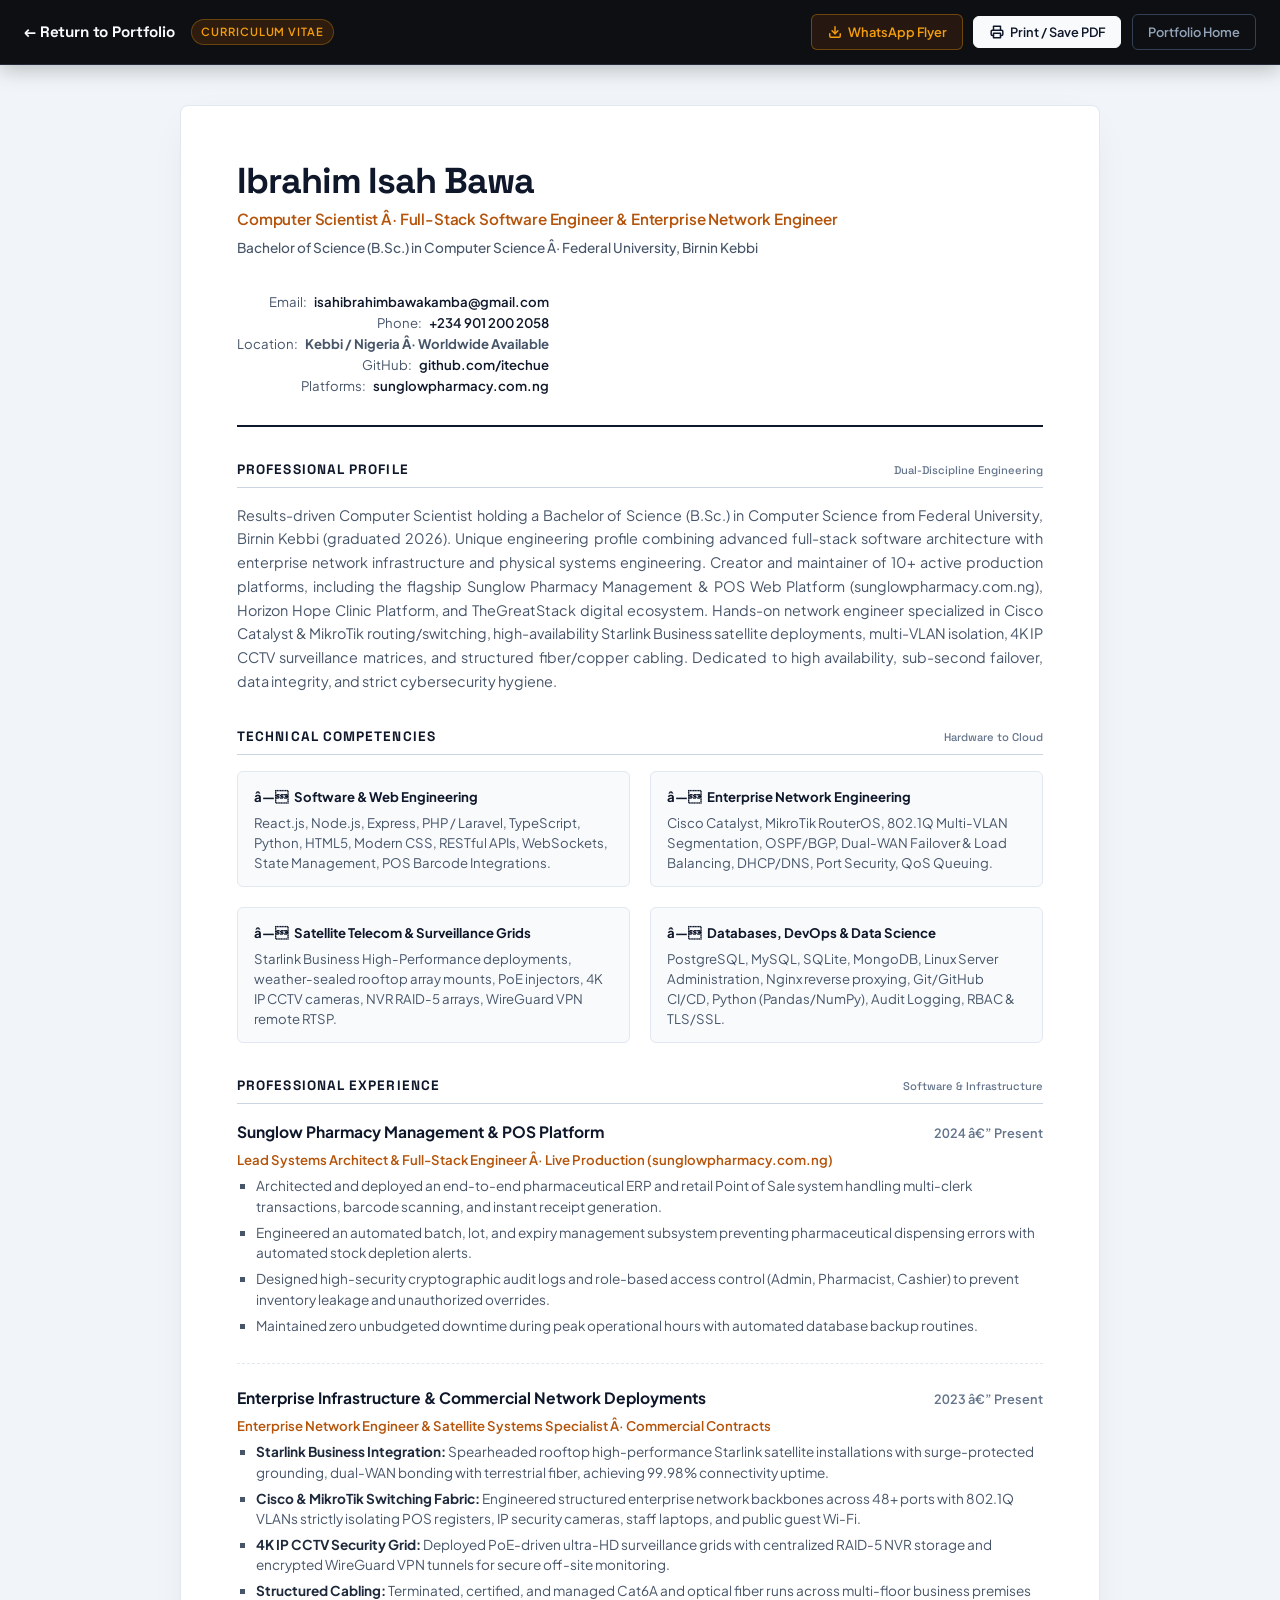
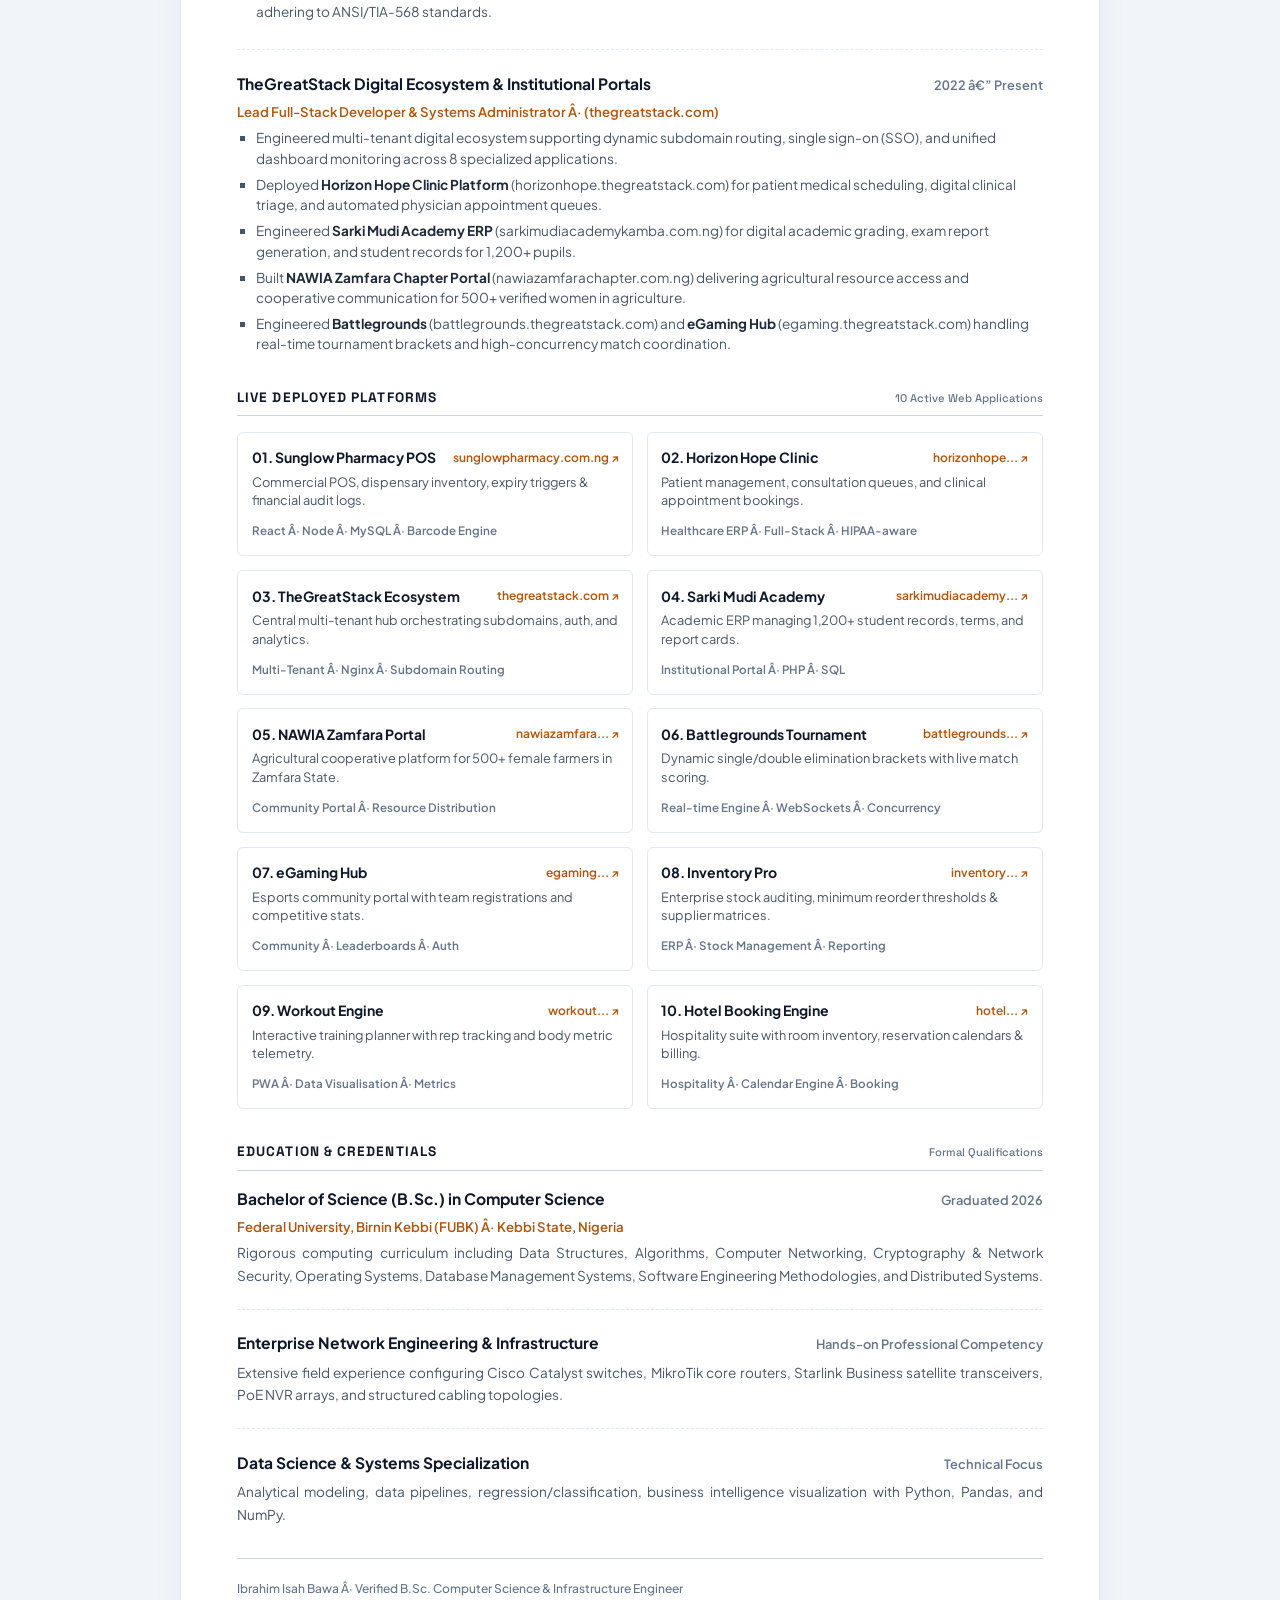
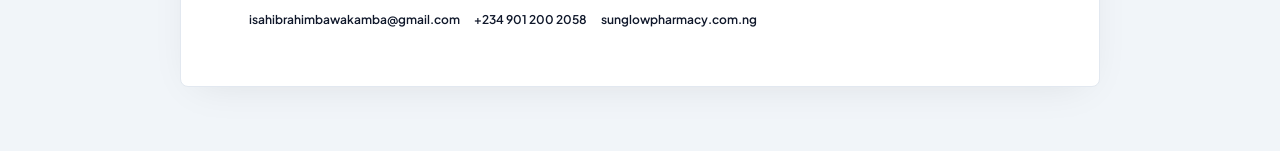
==== cv.html @ ab5a76a7 "new fixes" ====
﻿<!DOCTYPE html>
<html lang="en">
<head>
  <meta charset="UTF-8">
  <meta name="viewport" content="width=device-width, initial-scale=1.0">
  <title>Curriculum Vitae â€” Ibrahim Isah Bawa | Computer Scientist & Infrastructure Engineer</title>
  <meta name="description" content="Professional Curriculum Vitae of Ibrahim Isah Bawa. B.Sc. Computer Science graduate, Full-Stack Software Engineer, and Enterprise Network Engineer.">
  <link rel="preconnect" href="https://fonts.googleapis.com">
  <link rel="preconnect" href="https://fonts.gstatic.com" crossorigin>
  <link href="https://fonts.googleapis.com/css2?family=Plus+Jakarta+Sans:wght@300;400;500;600;700;800&family=Space+Grotesk:wght@500;600;700&display=swap" rel="stylesheet">
  <style>
    :root {
      --bg: #0d0f12;
      --paper: #ffffff;
      --paper-border: #e2e8f0;
      --text-main: #0f172a;
      --text-muted: #475569;
      --text-light: #64748b;
      --accent: #b45309;
      --accent-dark: #92400e;
      --accent-soft: #fef3c7;
      --dark-card: #14181f;
      --dark-border: #232936;
      --font-heading: 'Space Grotesk', -apple-system, BlinkMacSystemFont, sans-serif;
      --font-body: 'Plus Jakarta Sans', -apple-system, BlinkMacSystemFont, sans-serif;
    }

    * {
      box-sizing: border-box;
      margin: 0;
      padding: 0;
    }

    body {
      font-family: var(--font-body);
      background-color: #f1f5f9;
      color: var(--text-main);
      line-height: 1.6;
      -webkit-font-smoothing: antialiased;
    }

    /* Top Action Bar for web viewing */
    .cv-action-bar {
      position: sticky;
      top: 0;
      z-index: 100;
      background: #0d0f12;
      border-bottom: 1px solid #232936;
      padding: 0.85rem 1.5rem;
      display: flex;
      justify-content: space-between;
      align-items: center;
      gap: 1rem;
      box-shadow: 0 4px 20px rgba(0, 0, 0, 0.25);
    }

    .cv-bar-left {
      display: flex;
      align-items: center;
      gap: 1rem;
    }

    .cv-bar-brand {
      font-family: var(--font-heading);
      font-weight: 700;
      font-size: 0.95rem;
      color: #f8fafc;
      text-decoration: none;
      letter-spacing: -0.01em;
    }

    .cv-bar-badge {
      display: inline-block;
      font-size: 0.7rem;
      font-weight: 600;
      text-transform: uppercase;
      letter-spacing: 0.08em;
      background: rgba(180, 83, 9, 0.2);
      color: #f59e0b;
      border: 1px solid rgba(245, 158, 11, 0.3);
      padding: 0.2rem 0.6rem;
      border-radius: 9999px;
    }

    .cv-bar-actions {
      display: flex;
      align-items: center;
      gap: 0.65rem;
      flex-wrap: wrap;
    }

    .cv-btn {
      font-family: var(--font-body);
      font-size: 0.8rem;
      font-weight: 600;
      padding: 0.45rem 0.95rem;
      border-radius: 6px;
      text-decoration: none;
      cursor: pointer;
      display: inline-flex;
      align-items: center;
      gap: 0.4rem;
      transition: all 0.2s ease;
      border: 1px solid transparent;
    }

    .cv-btn-back {
      background: transparent;
      color: #94a3b8;
      border-color: #334155;
    }
    .cv-btn-back:hover {
      background: #1e293b;
      color: #f8fafc;
    }

    .cv-btn-flyer {
      background: rgba(180, 83, 9, 0.15);
      color: #f59e0b;
      border-color: rgba(245, 158, 11, 0.35);
    }
    .cv-btn-flyer:hover {
      background: #f59e0b;
      color: #000000;
    }

    .cv-btn-print {
      background: #f8fafc;
      color: #0f172a;
      border-color: #f8fafc;
    }
    .cv-btn-print:hover {
      background: #e2e8f0;
      color: #0f172a;
    }

    /* CV Document Container */
    .cv-wrapper {
      max-width: 960px;
      margin: 2.5rem auto 4rem auto;
      padding: 0 1.25rem;
    }

    .cv-sheet {
      background: var(--paper);
      border: 1px solid var(--paper-border);
      border-radius: 8px;
      padding: 3.5rem 3.5rem;
      box-shadow: 0 10px 40px -15px rgba(0, 0, 0, 0.1);
    }

    /* Header */
    .sheet-header {
      border-bottom: 2px solid #0f172a;
      padding-bottom: 1.75rem;
      margin-bottom: 2rem;
      display: flex;
      justify-content: space-between;
      align-items: flex-start;
      gap: 2rem;
      flex-wrap: wrap;
    }

    .sheet-name {
      font-family: var(--font-heading);
      font-size: 2.25rem;
      font-weight: 800;
      letter-spacing: -0.03em;
      color: #0f172a;
      line-height: 1.1;
      margin-bottom: 0.35rem;
    }

    .sheet-tagline {
      font-size: 0.95rem;
      font-weight: 600;
      color: var(--accent);
      letter-spacing: -0.01em;
      margin-bottom: 0.35rem;
    }

    .sheet-credentials {
      font-size: 0.85rem;
      font-weight: 500;
      color: var(--text-muted);
    }

    .sheet-contacts {
      text-align: right;
      font-size: 0.825rem;
      line-height: 1.6;
      color: var(--text-muted);
    }

    .sheet-contacts a {
      color: #0f172a;
      text-decoration: none;
      font-weight: 600;
    }
    .sheet-contacts a:hover {
      color: var(--accent);
      text-decoration: underline;
    }

    .contact-item {
      display: flex;
      align-items: center;
      justify-content: flex-end;
      gap: 0.45rem;
    }

    /* Section Styles */
    .sheet-section {
      margin-bottom: 2rem;
    }

    .section-title {
      font-family: var(--font-heading);
      font-size: 0.85rem;
      font-weight: 700;
      text-transform: uppercase;
      letter-spacing: 0.08em;
      color: #0f172a;
      border-bottom: 1px solid #cbd5e1;
      padding-bottom: 0.4rem;
      margin-bottom: 1rem;
      display: flex;
      justify-content: space-between;
      align-items: baseline;
    }

    .section-title span.sec-badge {
      font-size: 0.7rem;
      color: var(--text-light);
      text-transform: none;
      font-weight: 500;
      letter-spacing: normal;
    }

    .summary-text {
      font-size: 0.9rem;
      color: var(--text-muted);
      line-height: 1.65;
      text-align: justify;
    }

    /* Experience & Projects items */
    .exp-item {
      margin-bottom: 1.35rem;
      padding-bottom: 1.35rem;
      border-bottom: 1px dashed #e2e8f0;
    }
    .exp-item:last-child {
      border-bottom: none;
      margin-bottom: 0;
      padding-bottom: 0;
    }

    .item-header {
      display: flex;
      justify-content: space-between;
      align-items: baseline;
      margin-bottom: 0.25rem;
      flex-wrap: wrap;
      gap: 0.5rem;
    }

    .item-title {
      font-size: 0.975rem;
      font-weight: 700;
      color: #0f172a;
    }

    .item-title a {
      color: #0f172a;
      text-decoration: none;
    }
    .item-title a:hover {
      color: var(--accent);
      text-decoration: underline;
    }

    .item-role {
      font-size: 0.825rem;
      font-weight: 600;
      color: var(--accent);
      margin-bottom: 0.35rem;
    }

    .item-date {
      font-size: 0.8rem;
      font-weight: 600;
      color: var(--text-light);
      font-variant-numeric: tabular-nums;
    }

    .item-bullets {
      list-style-type: square;
      padding-left: 1.2rem;
      font-size: 0.85rem;
      color: var(--text-muted);
      margin-top: 0.4rem;
    }

    .item-bullets li {
      margin-bottom: 0.35rem;
      line-height: 1.5;
    }

    .item-bullets li strong {
      color: #1e293b;
    }

    /* Skills Grid */
    .skills-grid {
      display: grid;
      grid-template-columns: repeat(2, 1fr);
      gap: 1.25rem;
    }

    .skill-card {
      background: #f8fafc;
      border: 1px solid #e2e8f0;
      border-radius: 6px;
      padding: 0.85rem 1rem;
    }

    .skill-category {
      font-size: 0.825rem;
      font-weight: 700;
      color: #0f172a;
      margin-bottom: 0.4rem;
      display: flex;
      align-items: center;
      gap: 0.35rem;
    }

    .skill-items {
      font-size: 0.825rem;
      color: var(--text-muted);
      line-height: 1.5;
    }

    /* Projects Matrix */
    .projects-matrix {
      display: grid;
      grid-template-columns: repeat(2, 1fr);
      gap: 0.85rem;
    }

    .matrix-card {
      background: #ffffff;
      border: 1px solid #e2e8f0;
      border-radius: 6px;
      padding: 0.85rem;
      transition: border-color 0.2s;
    }

    .matrix-card:hover {
      border-color: #cbd5e1;
    }

    .matrix-name {
      font-weight: 700;
      font-size: 0.875rem;
      color: #0f172a;
      display: flex;
      justify-content: space-between;
      align-items: center;
      margin-bottom: 0.25rem;
    }

    .matrix-link {
      color: var(--accent);
      text-decoration: none;
      font-size: 0.75rem;
      font-weight: 600;
    }
    .matrix-link:hover {
      text-decoration: underline;
    }

    .matrix-desc {
      font-size: 0.8rem;
      color: var(--text-muted);
      line-height: 1.45;
      margin-bottom: 0.4rem;
    }

    .matrix-tags {
      font-size: 0.725rem;
      font-weight: 600;
      color: var(--text-light);
    }

    /* Footer verification */
    .sheet-footer {
      border-top: 1px solid #cbd5e1;
      padding-top: 1.25rem;
      margin-top: 2rem;
      display: flex;
      justify-content: space-between;
      align-items: center;
      font-size: 0.75rem;
      color: var(--text-light);
      flex-wrap: wrap;
      gap: 0.75rem;
    }

    .footer-left {
      font-weight: 500;
    }

    .footer-right a {
      color: #0f172a;
      text-decoration: none;
      font-weight: 600;
      margin-left: 0.75rem;
    }

    /* Print Specific Styles */
    @media print {
      body {
        background: #ffffff !important;
        color: #000000 !important;
        font-size: 11pt;
      }

      .cv-action-bar {
        display: none !important;
      }

      .cv-wrapper {
        margin: 0 !important;
        padding: 0 !important;
        max-width: 100% !important;
      }

      .cv-sheet {
        border: none !important;
        box-shadow: none !important;
        padding: 0 !important;
      }

      .sheet-header {
        border-bottom: 2px solid #000000 !important;
        padding-bottom: 12pt !important;
        margin-bottom: 14pt !important;
      }

      .sheet-name {
        font-size: 20pt !important;
      }

      .sheet-tagline {
        color: #000000 !important;
      }

      .sheet-section {
        page-break-inside: avoid;
        margin-bottom: 14pt !important;
      }

      .section-title {
        border-bottom: 1px solid #000000 !important;
        padding-bottom: 2pt !important;
        margin-bottom: 6pt !important;
      }

      .skill-card, .matrix-card {
        border: 1px solid #cccccc !important;
        background: transparent !important;
      }

      a {
        text-decoration: none !important;
        color: #000000 !important;
      }

      .matrix-link {
        color: #000000 !important;
      }
    }

    @media (max-width: 768px) {
      .cv-sheet {
        padding: 2rem 1.25rem;
      }

      .sheet-contacts {
        text-align: left;
      }

      .contact-item {
        justify-content: flex-start;
      }

      .skills-grid, .projects-matrix {
        grid-template-columns: 1fr;
      }

      .cv-action-bar {
        flex-direction: column;
        align-items: stretch;
      }

      .cv-bar-actions {
        justify-content: space-between;
      }
    }
  </style>
</head>
<body>

  <!-- Top Action Bar -->
  <aside class="cv-action-bar">
    <div class="cv-bar-left">
      <a href="index.html" class="cv-bar-brand">&larr; Return to Portfolio</a>
      <span class="cv-bar-badge">Curriculum Vitae</span>
    </div>
    <div class="cv-bar-actions">
      <a href="assets/whatsapp-status-flyer.jpg" download="Ibrahim-Isah-Bawa-Flyer.jpg" class="cv-btn cv-btn-flyer" title="Download High-Res WhatsApp Status Marketing Flyer">
        <svg width="14" height="14" viewBox="0 0 24 24" fill="none" stroke="currentColor" stroke-width="2.5" stroke-linecap="round" stroke-linejoin="round"><path d="M21 15v4a2 2 0 0 1-2 2H5a2 2 0 0 1-2-2v-4"/><polyline points="7 10 12 15 17 10"/><line x1="12" y1="15" x2="12" y2="3"/></svg>
        WhatsApp Flyer
      </a>
      <button onclick="window.print()" class="cv-btn cv-btn-print" title="Print or save as clean PDF">
        <svg width="14" height="14" viewBox="0 0 24 24" fill="none" stroke="currentColor" stroke-width="2.5" stroke-linecap="round" stroke-linejoin="round"><polyline points="6 9 6 2 18 2 18 9"/><path d="M6 18H4a2 2 0 0 1-2-2v-5a2 2 0 0 1 2-2h16a2 2 0 0 1 2 2v5a2 2 0 0 1-2 2h-2"/><rect x="6" y="14" width="12" height="8"/></svg>
        Print / Save PDF
      </button>
      <a href="index.html" class="cv-btn cv-btn-back">Portfolio Home</a>
    </div>
  </aside>

  <!-- Main CV Container -->
  <main class="cv-wrapper">
    <article class="cv-sheet">
      
      <!-- Header -->
      <header class="sheet-header">
        <div class="sheet-bio">
          <h1 class="sheet-name">Ibrahim Isah Bawa</h1>
          <p class="sheet-tagline">Computer Scientist Â· Full-Stack Software Engineer &amp; Enterprise Network Engineer</p>
          <p class="sheet-credentials">Bachelor of Science (B.Sc.) in Computer Science Â· Federal University, Birnin Kebbi</p>
        </div>

        <div class="sheet-contacts">
          <div class="contact-item">
            <span>Email:</span>
            <a href="mailto:isahibrahimbawakamba@gmail.com">isahibrahimbawakamba@gmail.com</a>
          </div>
          <div class="contact-item">
            <span>Phone:</span>
            <a href="tel:+2349012002058">+234 901 200 2058</a>
          </div>
          <div class="contact-item">
            <span>Location:</span>
            <strong>Kebbi / Nigeria Â· Worldwide Available</strong>
          </div>
          <div class="contact-item">
            <span>GitHub:</span>
            <a href="https://github.com/itechue" target="_blank" rel="noopener">github.com/itechue</a>
          </div>
          <div class="contact-item">
            <span>Platforms:</span>
            <a href="https://sunglowpharmacy.com.ng" target="_blank" rel="noopener">sunglowpharmacy.com.ng</a>
          </div>
        </div>
      </header>

      <!-- Professional Summary -->
      <section class="sheet-section">
        <h2 class="section-title">
          Professional Profile
          <span class="sec-badge">Dual-Discipline Engineering</span>
        </h2>
        <p class="summary-text">
          Results-driven Computer Scientist holding a Bachelor of Science (B.Sc.) in Computer Science from Federal University, Birnin Kebbi (graduated 2026). Unique engineering profile combining advanced full-stack software architecture with enterprise network infrastructure and physical systems engineering. Creator and maintainer of 10+ active production platforms, including the flagship Sunglow Pharmacy Management &amp; POS Web Platform (sunglowpharmacy.com.ng), Horizon Hope Clinic Platform, and TheGreatStack digital ecosystem. Hands-on network engineer specialized in Cisco Catalyst &amp; MikroTik routing/switching, high-availability Starlink Business satellite deployments, multi-VLAN isolation, 4K IP CCTV surveillance matrices, and structured fiber/copper cabling. Dedicated to high availability, sub-second failover, data integrity, and strict cybersecurity hygiene.
        </p>
      </section>

      <!-- Core Competencies -->
      <section class="sheet-section">
        <h2 class="section-title">
          Technical Competencies
          <span class="sec-badge">Hardware to Cloud</span>
        </h2>
        <div class="skills-grid">
          <div class="skill-card">
            <div class="skill-category">
              <span>â—</span> Software &amp; Web Engineering
            </div>
            <div class="skill-items">
              React.js, Node.js, Express, PHP / Laravel, TypeScript, Python, HTML5, Modern CSS, RESTful APIs, WebSockets, State Management, POS Barcode Integrations.
            </div>
          </div>

          <div class="skill-card">
            <div class="skill-category">
              <span>â—</span> Enterprise Network Engineering
            </div>
            <div class="skill-items">
              Cisco Catalyst, MikroTik RouterOS, 802.1Q Multi-VLAN Segmentation, OSPF/BGP, Dual-WAN Failover &amp; Load Balancing, DHCP/DNS, Port Security, QoS Queuing.
            </div>
          </div>

          <div class="skill-card">
            <div class="skill-category">
              <span>â—</span> Satellite Telecom &amp; Surveillance Grids
            </div>
            <div class="skill-items">
              Starlink Business High-Performance deployments, weather-sealed rooftop array mounts, PoE injectors, 4K IP CCTV cameras, NVR RAID-5 arrays, WireGuard VPN remote RTSP.
            </div>
          </div>

          <div class="skill-card">
            <div class="skill-category">
              <span>â—</span> Databases, DevOps &amp; Data Science
            </div>
            <div class="skill-items">
              PostgreSQL, MySQL, SQLite, MongoDB, Linux Server Administration, Nginx reverse proxying, Git/GitHub CI/CD, Python (Pandas/NumPy), Audit Logging, RBAC &amp; TLS/SSL.
            </div>
          </div>
        </div>
      </section>

      <!-- Professional Experience -->
      <section class="sheet-section">
        <h2 class="section-title">
          Professional Experience
          <span class="sec-badge">Software &amp; Infrastructure</span>
        </h2>

        <!-- Sunglow -->
        <article class="exp-item">
          <div class="item-header">
            <h3 class="item-title">
              <a href="https://sunglowpharmacy.com.ng" target="_blank" rel="noopener">Sunglow Pharmacy Management &amp; POS Platform</a>
            </h3>
            <span class="item-date">2024 â€” Present</span>
          </div>
          <div class="item-role">Lead Systems Architect &amp; Full-Stack Engineer Â· Live Production (sunglowpharmacy.com.ng)</div>
          <ul class="item-bullets">
            <li>Architected and deployed an end-to-end pharmaceutical ERP and retail Point of Sale system handling multi-clerk transactions, barcode scanning, and instant receipt generation.</li>
            <li>Engineered an automated batch, lot, and expiry management subsystem preventing pharmaceutical dispensing errors with automated stock depletion alerts.</li>
            <li>Designed high-security cryptographic audit logs and role-based access control (Admin, Pharmacist, Cashier) to prevent inventory leakage and unauthorized overrides.</li>
            <li>Maintained zero unbudgeted downtime during peak operational hours with automated database backup routines.</li>
          </ul>
        </article>

        <!-- Network Infra -->
        <article class="exp-item">
          <div class="item-header">
            <h3 class="item-title">Enterprise Infrastructure &amp; Commercial Network Deployments</h3>
            <span class="item-date">2023 â€” Present</span>
          </div>
          <div class="item-role">Enterprise Network Engineer &amp; Satellite Systems Specialist Â· Commercial Contracts</div>
          <ul class="item-bullets">
            <li><strong>Starlink Business Integration:</strong> Spearheaded rooftop high-performance Starlink satellite installations with surge-protected grounding, dual-WAN bonding with terrestrial fiber, achieving 99.98% connectivity uptime.</li>
            <li><strong>Cisco &amp; MikroTik Switching Fabric:</strong> Engineered structured enterprise network backbones across 48+ ports with 802.1Q VLANs strictly isolating POS registers, IP security cameras, staff laptops, and public guest Wi-Fi.</li>
            <li><strong>4K IP CCTV Security Grid:</strong> Deployed PoE-driven ultra-HD surveillance grids with centralized RAID-5 NVR storage and encrypted WireGuard VPN tunnels for secure off-site monitoring.</li>
            <li><strong>Structured Cabling:</strong> Terminated, certified, and managed Cat6A and optical fiber runs across multi-floor business premises adhering to ANSI/TIA-568 standards.</li>
          </ul>
        </article>

        <!-- TheGreatStack & Consulting -->
        <article class="exp-item">
          <div class="item-header">
            <h3 class="item-title">
              <a href="https://thegreatstack.com" target="_blank" rel="noopener">TheGreatStack Digital Ecosystem &amp; Institutional Portals</a>
            </h3>
            <span class="item-date">2022 â€” Present</span>
          </div>
          <div class="item-role">Lead Full-Stack Developer &amp; Systems Administrator Â· (thegreatstack.com)</div>
          <ul class="item-bullets">
            <li>Engineered multi-tenant digital ecosystem supporting dynamic subdomain routing, single sign-on (SSO), and unified dashboard monitoring across 8 specialized applications.</li>
            <li>Deployed <strong>Horizon Hope Clinic Platform</strong> (horizonhope.thegreatstack.com) for patient medical scheduling, digital clinical triage, and automated physician appointment queues.</li>
            <li>Engineered <strong>Sarki Mudi Academy ERP</strong> (sarkimudiacademykamba.com.ng) for digital academic grading, exam report generation, and student records for 1,200+ pupils.</li>
            <li>Built <strong>NAWIA Zamfara Chapter Portal</strong> (nawiazamfarachapter.com.ng) delivering agricultural resource access and cooperative communication for 500+ verified women in agriculture.</li>
            <li>Engineered <strong>Battlegrounds</strong> (battlegrounds.thegreatstack.com) and <strong>eGaming Hub</strong> (egaming.thegreatstack.com) handling real-time tournament brackets and high-concurrency match coordination.</li>
          </ul>
        </article>
      </section>

      <!-- 10 Live Platforms Matrix -->
      <section class="sheet-section">
        <h2 class="section-title">
          Live Deployed Platforms
          <span class="sec-badge">10 Active Web Applications</span>
        </h2>
        <div class="projects-matrix">
          <div class="matrix-card">
            <div class="matrix-name">
              <span>01. Sunglow Pharmacy POS</span>
              <a href="https://sunglowpharmacy.com.ng" target="_blank" rel="noopener" class="matrix-link">sunglowpharmacy.com.ng &nearr;</a>
            </div>
            <p class="matrix-desc">Commercial POS, dispensary inventory, expiry triggers &amp; financial audit logs.</p>
            <span class="matrix-tags">React Â· Node Â· MySQL Â· Barcode Engine</span>
          </div>

          <div class="matrix-card">
            <div class="matrix-name">
              <span>02. Horizon Hope Clinic</span>
              <a href="https://horizonhope.thegreatstack.com" target="_blank" rel="noopener" class="matrix-link">horizonhope... &nearr;</a>
            </div>
            <p class="matrix-desc">Patient management, consultation queues, and clinical appointment bookings.</p>
            <span class="matrix-tags">Healthcare ERP Â· Full-Stack Â· HIPAA-aware</span>
          </div>

          <div class="matrix-card">
            <div class="matrix-name">
              <span>03. TheGreatStack Ecosystem</span>
              <a href="https://thegreatstack.com" target="_blank" rel="noopener" class="matrix-link">thegreatstack.com &nearr;</a>
            </div>
            <p class="matrix-desc">Central multi-tenant hub orchestrating subdomains, auth, and analytics.</p>
            <span class="matrix-tags">Multi-Tenant Â· Nginx Â· Subdomain Routing</span>
          </div>

          <div class="matrix-card">
            <div class="matrix-name">
              <span>04. Sarki Mudi Academy</span>
              <a href="https://sarkimudiacademykamba.com.ng" target="_blank" rel="noopener" class="matrix-link">sarkimudiacademy... &nearr;</a>
            </div>
            <p class="matrix-desc">Academic ERP managing 1,200+ student records, terms, and report cards.</p>
            <span class="matrix-tags">Institutional Portal Â· PHP Â· SQL</span>
          </div>

          <div class="matrix-card">
            <div class="matrix-name">
              <span>05. NAWIA Zamfara Portal</span>
              <a href="https://nawiazamfarachapter.com.ng" target="_blank" rel="noopener" class="matrix-link">nawiazamfara... &nearr;</a>
            </div>
            <p class="matrix-desc">Agricultural cooperative platform for 500+ female farmers in Zamfara State.</p>
            <span class="matrix-tags">Community Portal Â· Resource Distribution</span>
          </div>

          <div class="matrix-card">
            <div class="matrix-name">
              <span>06. Battlegrounds Tournament</span>
              <a href="https://battlegrounds.thegreatstack.com" target="_blank" rel="noopener" class="matrix-link">battlegrounds... &nearr;</a>
            </div>
            <p class="matrix-desc">Dynamic single/double elimination brackets with live match scoring.</p>
            <span class="matrix-tags">Real-time Engine Â· WebSockets Â· Concurrency</span>
          </div>

          <div class="matrix-card">
            <div class="matrix-name">
              <span>07. eGaming Hub</span>
              <a href="https://egaming.thegreatstack.com" target="_blank" rel="noopener" class="matrix-link">egaming... &nearr;</a>
            </div>
            <p class="matrix-desc">Esports community portal with team registrations and competitive stats.</p>
            <span class="matrix-tags">Community Â· Leaderboards Â· Auth</span>
          </div>

          <div class="matrix-card">
            <div class="matrix-name">
              <span>08. Inventory Pro</span>
              <a href="https://inventory.thegreatstack.com" target="_blank" rel="noopener" class="matrix-link">inventory... &nearr;</a>
            </div>
            <p class="matrix-desc">Enterprise stock auditing, minimum reorder thresholds &amp; supplier matrices.</p>
            <span class="matrix-tags">ERP Â· Stock Management Â· Reporting</span>
          </div>

          <div class="matrix-card">
            <div class="matrix-name">
              <span>09. Workout Engine</span>
              <a href="https://workout.thegreatstack.com" target="_blank" rel="noopener" class="matrix-link">workout... &nearr;</a>
            </div>
            <p class="matrix-desc">Interactive training planner with rep tracking and body metric telemetry.</p>
            <span class="matrix-tags">PWA Â· Data Visualisation Â· Metrics</span>
          </div>

          <div class="matrix-card">
            <div class="matrix-name">
              <span>10. Hotel Booking Engine</span>
              <a href="https://hotel.thegreatstack.com" target="_blank" rel="noopener" class="matrix-link">hotel... &nearr;</a>
            </div>
            <p class="matrix-desc">Hospitality suite with room inventory, reservation calendars &amp; billing.</p>
            <span class="matrix-tags">Hospitality Â· Calendar Engine Â· Booking</span>
          </div>
        </div>
      </section>

      <!-- Education & Credentials -->
      <section class="sheet-section">
        <h2 class="section-title">
          Education &amp; Credentials
          <span class="sec-badge">Formal Qualifications</span>
        </h2>

        <div class="exp-item">
          <div class="item-header">
            <h3 class="item-title">Bachelor of Science (B.Sc.) in Computer Science</h3>
            <span class="item-date">Graduated 2026</span>
          </div>
          <div class="item-role">Federal University, Birnin Kebbi (FUBK) Â· Kebbi State, Nigeria</div>
          <p class="summary-text" style="font-size: 0.85rem; margin-top: 0.35rem;">
            Rigorous computing curriculum including Data Structures, Algorithms, Computer Networking, Cryptography &amp; Network Security, Operating Systems, Database Management Systems, Software Engineering Methodologies, and Distributed Systems.
          </p>
        </div>

        <div class="exp-item">
          <div class="item-header">
            <h3 class="item-title">Enterprise Network Engineering &amp; Infrastructure</h3>
            <span class="item-date">Hands-on Professional Competency</span>
          </div>
          <p class="summary-text" style="font-size: 0.85rem; margin-top: 0.35rem;">
            Extensive field experience configuring Cisco Catalyst switches, MikroTik core routers, Starlink Business satellite transceivers, PoE NVR arrays, and structured cabling topologies.
          </p>
        </div>

        <div class="exp-item">
          <div class="item-header">
            <h3 class="item-title">Data Science &amp; Systems Specialization</h3>
            <span class="item-date">Technical Focus</span>
          </div>
          <p class="summary-text" style="font-size: 0.85rem; margin-top: 0.35rem;">
            Analytical modeling, data pipelines, regression/classification, business intelligence visualization with Python, Pandas, and NumPy.
          </p>
        </div>
      </section>

      <!-- Footer -->
      <footer class="sheet-footer">
        <div class="footer-left">
          Ibrahim Isah Bawa Â· Verified B.Sc. Computer Science &amp; Infrastructure Engineer
        </div>
        <div class="footer-right">
          <a href="mailto:isahibrahimbawakamba@gmail.com">isahibrahimbawakamba@gmail.com</a>
          <a href="tel:+2349012002058">+234 901 200 2058</a>
          <a href="https://sunglowpharmacy.com.ng" target="_blank" rel="noopener">sunglowpharmacy.com.ng</a>
        </div>
      </footer>

    </article>
  </main>

</body>
</html>
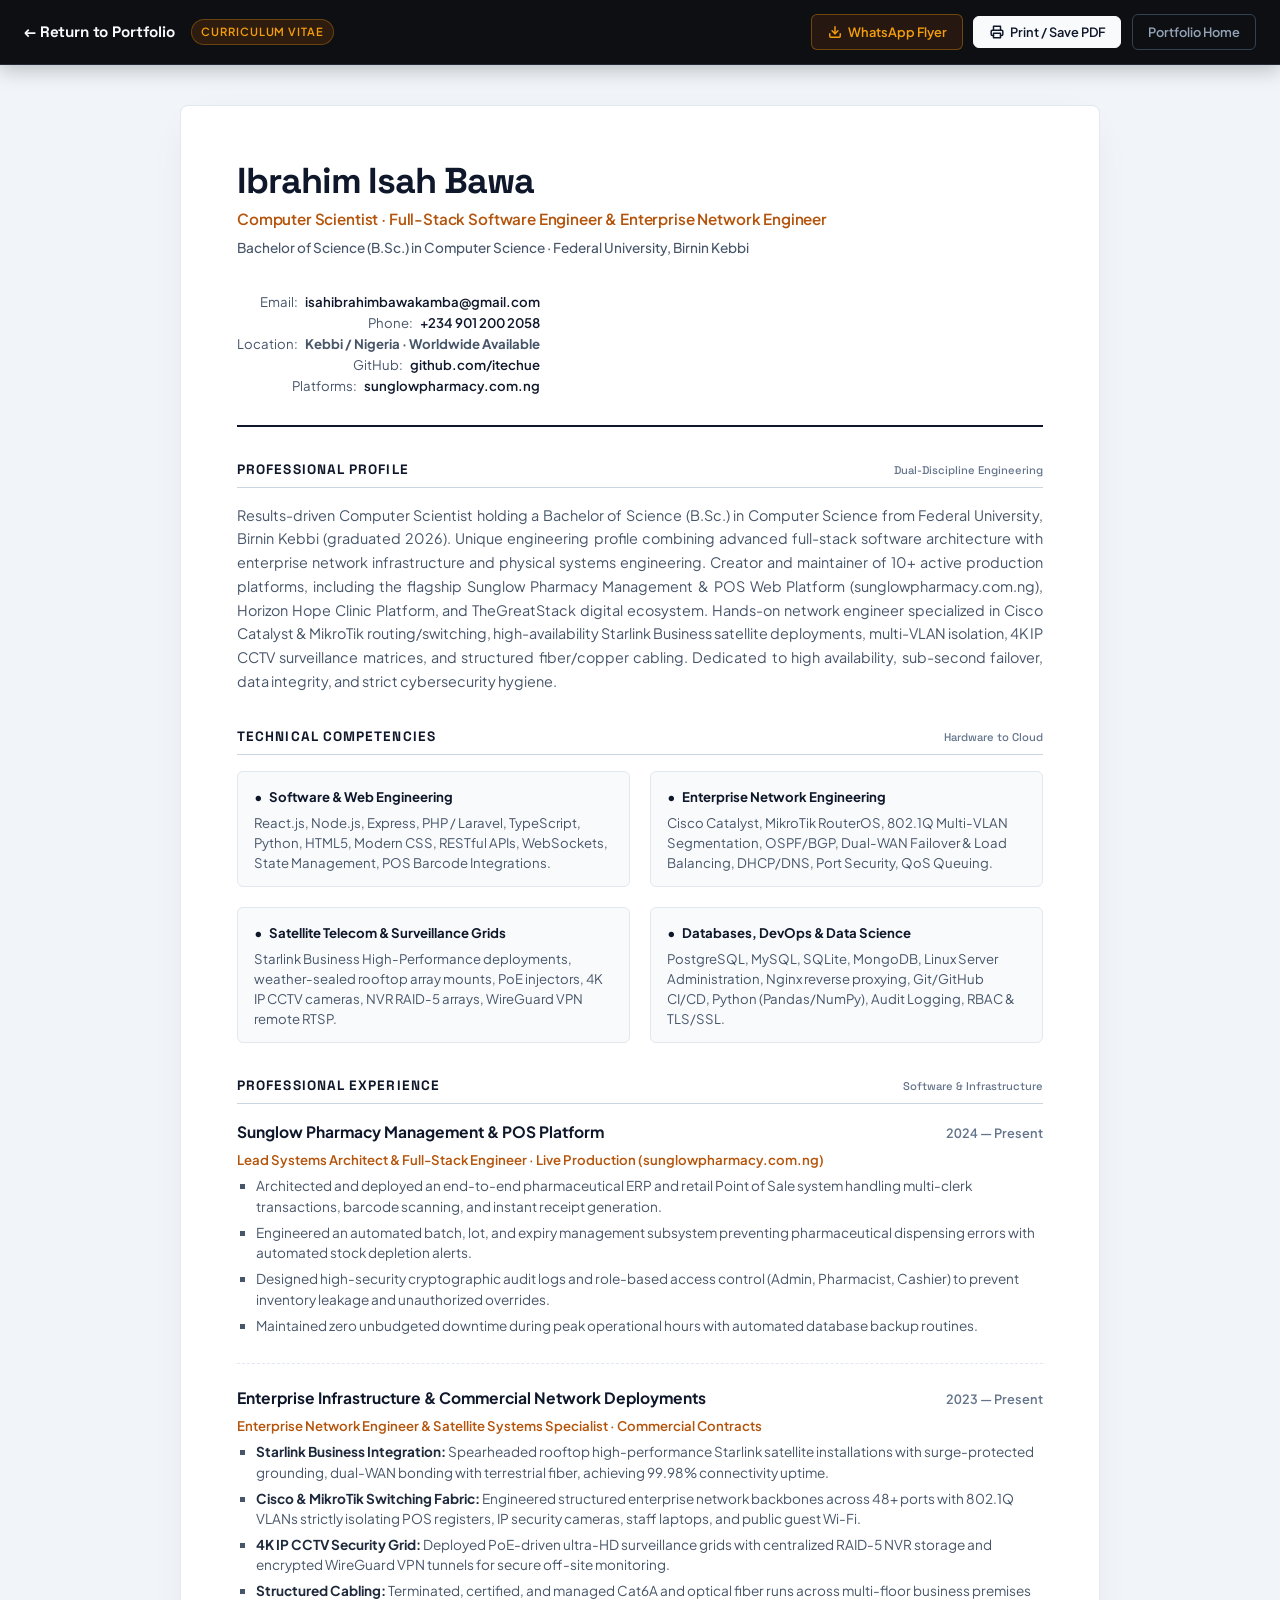
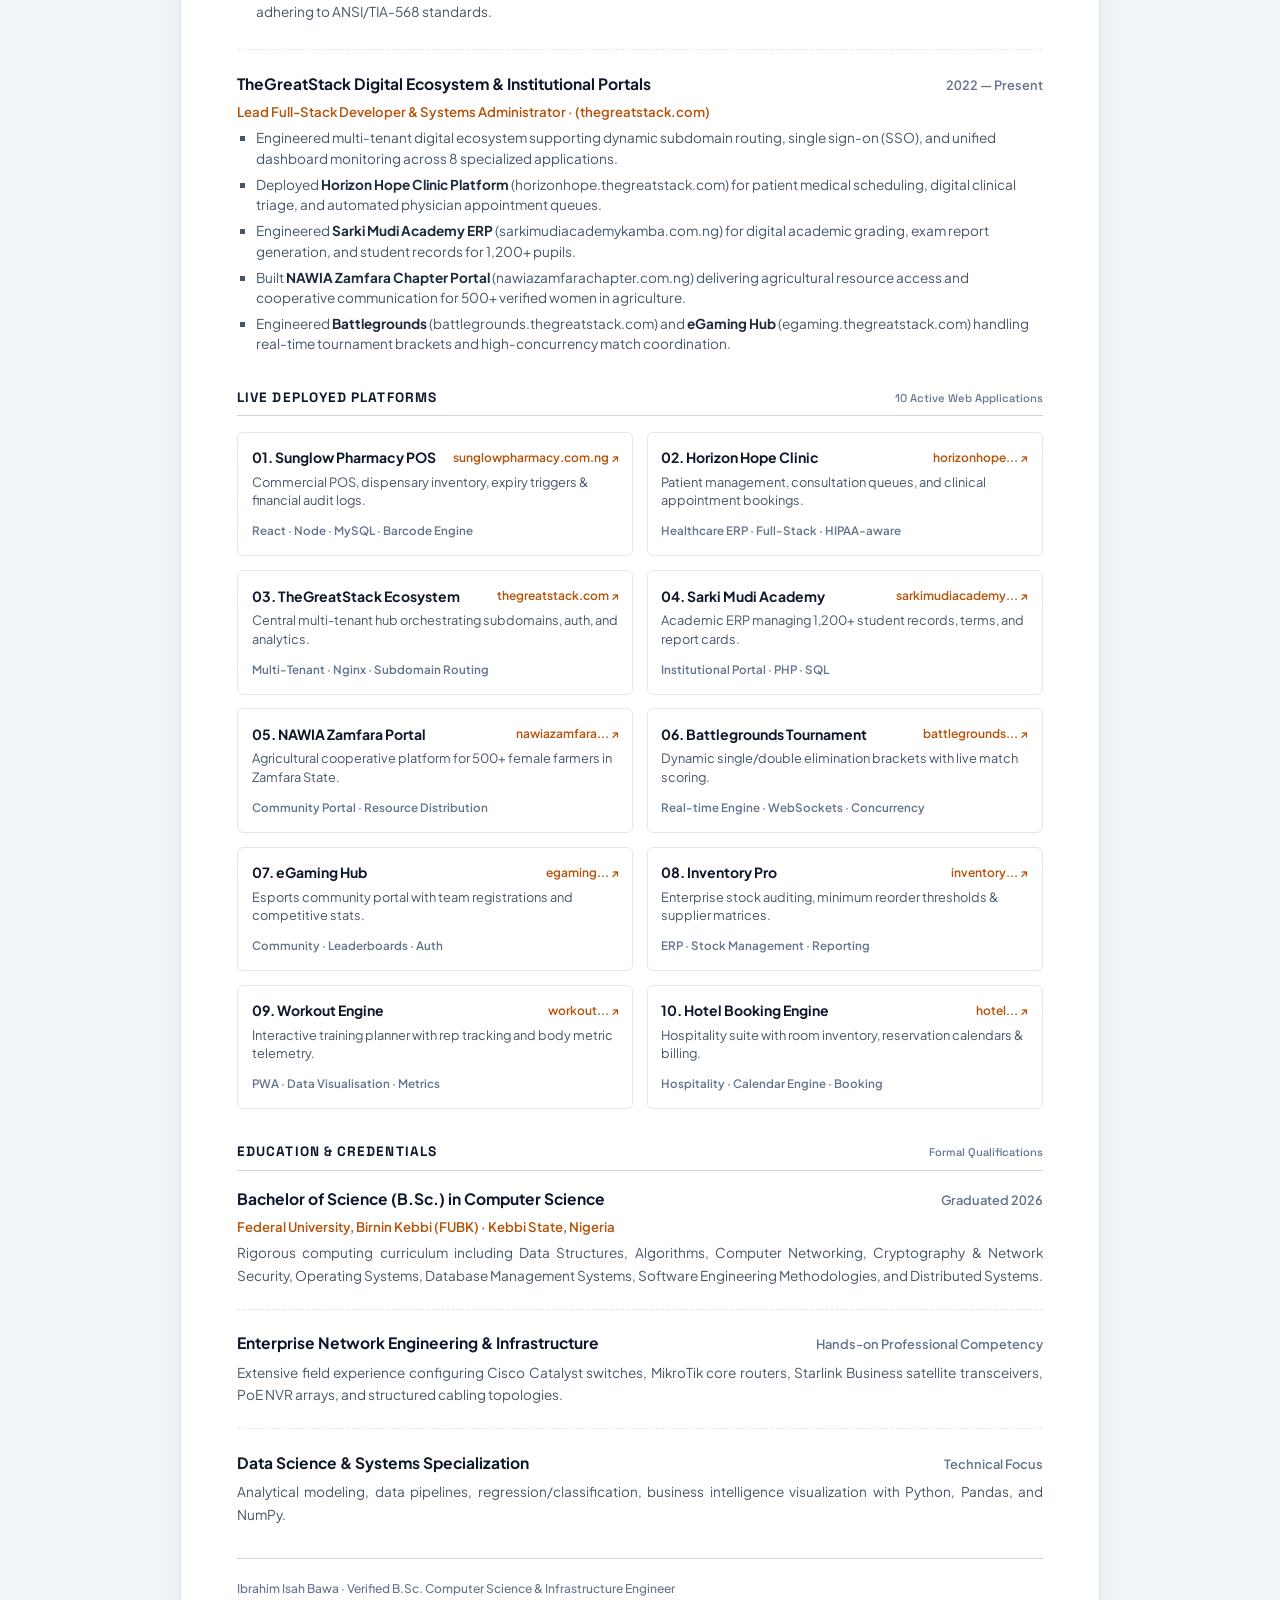
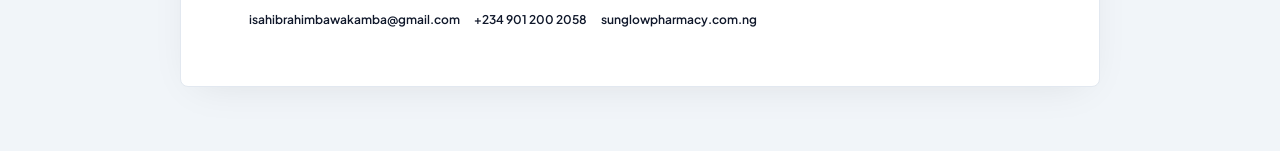
==== commit 10a8b131: "new fixes 2" ====
--- a/cv.html
+++ b/cv.html
@@ -1,9 +1,9 @@
-﻿<!DOCTYPE html>
+<!DOCTYPE html>
 <html lang="en">
 <head>
   <meta charset="UTF-8">
   <meta name="viewport" content="width=device-width, initial-scale=1.0">
-  <title>Curriculum Vitae â€” Ibrahim Isah Bawa | Computer Scientist & Infrastructure Engineer</title>
+  <title>Curriculum Vitae &mdash; Ibrahim Isah Bawa | Computer Scientist & Infrastructure Engineer</title>
   <meta name="description" content="Professional Curriculum Vitae of Ibrahim Isah Bawa. B.Sc. Computer Science graduate, Full-Stack Software Engineer, and Enterprise Network Engineer.">
   <link rel="preconnect" href="https://fonts.googleapis.com">
   <link rel="preconnect" href="https://fonts.gstatic.com" crossorigin>
@@ -539,8 +539,8 @@
       <header class="sheet-header">
         <div class="sheet-bio">
           <h1 class="sheet-name">Ibrahim Isah Bawa</h1>
-          <p class="sheet-tagline">Computer Scientist Â· Full-Stack Software Engineer &amp; Enterprise Network Engineer</p>
-          <p class="sheet-credentials">Bachelor of Science (B.Sc.) in Computer Science Â· Federal University, Birnin Kebbi</p>
+          <p class="sheet-tagline">Computer Scientist &middot; Full-Stack Software Engineer &amp; Enterprise Network Engineer</p>
+          <p class="sheet-credentials">Bachelor of Science (B.Sc.) in Computer Science &middot; Federal University, Birnin Kebbi</p>
         </div>
 
         <div class="sheet-contacts">
@@ -554,7 +554,7 @@
           </div>
           <div class="contact-item">
             <span>Location:</span>
-            <strong>Kebbi / Nigeria Â· Worldwide Available</strong>
+            <strong>Kebbi / Nigeria &middot; Worldwide Available</strong>
           </div>
           <div class="contact-item">
             <span>GitHub:</span>
@@ -587,7 +587,7 @@
         <div class="skills-grid">
           <div class="skill-card">
             <div class="skill-category">
-              <span>â—</span> Software &amp; Web Engineering
+              <span>&bull;</span> Software &amp; Web Engineering
             </div>
             <div class="skill-items">
               React.js, Node.js, Express, PHP / Laravel, TypeScript, Python, HTML5, Modern CSS, RESTful APIs, WebSockets, State Management, POS Barcode Integrations.
@@ -596,7 +596,7 @@
 
           <div class="skill-card">
             <div class="skill-category">
-              <span>â—</span> Enterprise Network Engineering
+              <span>&bull;</span> Enterprise Network Engineering
             </div>
             <div class="skill-items">
               Cisco Catalyst, MikroTik RouterOS, 802.1Q Multi-VLAN Segmentation, OSPF/BGP, Dual-WAN Failover &amp; Load Balancing, DHCP/DNS, Port Security, QoS Queuing.
@@ -605,7 +605,7 @@
 
           <div class="skill-card">
             <div class="skill-category">
-              <span>â—</span> Satellite Telecom &amp; Surveillance Grids
+              <span>&bull;</span> Satellite Telecom &amp; Surveillance Grids
             </div>
             <div class="skill-items">
               Starlink Business High-Performance deployments, weather-sealed rooftop array mounts, PoE injectors, 4K IP CCTV cameras, NVR RAID-5 arrays, WireGuard VPN remote RTSP.
@@ -614,7 +614,7 @@
 
           <div class="skill-card">
             <div class="skill-category">
-              <span>â—</span> Databases, DevOps &amp; Data Science
+              <span>&bull;</span> Databases, DevOps &amp; Data Science
             </div>
             <div class="skill-items">
               PostgreSQL, MySQL, SQLite, MongoDB, Linux Server Administration, Nginx reverse proxying, Git/GitHub CI/CD, Python (Pandas/NumPy), Audit Logging, RBAC &amp; TLS/SSL.
@@ -636,9 +636,9 @@
             <h3 class="item-title">
               <a href="https://sunglowpharmacy.com.ng" target="_blank" rel="noopener">Sunglow Pharmacy Management &amp; POS Platform</a>
             </h3>
-            <span class="item-date">2024 â€” Present</span>
-          </div>
-          <div class="item-role">Lead Systems Architect &amp; Full-Stack Engineer Â· Live Production (sunglowpharmacy.com.ng)</div>
+            <span class="item-date">2024 &mdash; Present</span>
+          </div>
+          <div class="item-role">Lead Systems Architect &amp; Full-Stack Engineer &middot; Live Production (sunglowpharmacy.com.ng)</div>
           <ul class="item-bullets">
             <li>Architected and deployed an end-to-end pharmaceutical ERP and retail Point of Sale system handling multi-clerk transactions, barcode scanning, and instant receipt generation.</li>
             <li>Engineered an automated batch, lot, and expiry management subsystem preventing pharmaceutical dispensing errors with automated stock depletion alerts.</li>
@@ -651,9 +651,9 @@
         <article class="exp-item">
           <div class="item-header">
             <h3 class="item-title">Enterprise Infrastructure &amp; Commercial Network Deployments</h3>
-            <span class="item-date">2023 â€” Present</span>
-          </div>
-          <div class="item-role">Enterprise Network Engineer &amp; Satellite Systems Specialist Â· Commercial Contracts</div>
+            <span class="item-date">2023 &mdash; Present</span>
+          </div>
+          <div class="item-role">Enterprise Network Engineer &amp; Satellite Systems Specialist &middot; Commercial Contracts</div>
           <ul class="item-bullets">
             <li><strong>Starlink Business Integration:</strong> Spearheaded rooftop high-performance Starlink satellite installations with surge-protected grounding, dual-WAN bonding with terrestrial fiber, achieving 99.98% connectivity uptime.</li>
             <li><strong>Cisco &amp; MikroTik Switching Fabric:</strong> Engineered structured enterprise network backbones across 48+ ports with 802.1Q VLANs strictly isolating POS registers, IP security cameras, staff laptops, and public guest Wi-Fi.</li>
@@ -668,9 +668,9 @@
             <h3 class="item-title">
               <a href="https://thegreatstack.com" target="_blank" rel="noopener">TheGreatStack Digital Ecosystem &amp; Institutional Portals</a>
             </h3>
-            <span class="item-date">2022 â€” Present</span>
-          </div>
-          <div class="item-role">Lead Full-Stack Developer &amp; Systems Administrator Â· (thegreatstack.com)</div>
+            <span class="item-date">2022 &mdash; Present</span>
+          </div>
+          <div class="item-role">Lead Full-Stack Developer &amp; Systems Administrator &middot; (thegreatstack.com)</div>
           <ul class="item-bullets">
             <li>Engineered multi-tenant digital ecosystem supporting dynamic subdomain routing, single sign-on (SSO), and unified dashboard monitoring across 8 specialized applications.</li>
             <li>Deployed <strong>Horizon Hope Clinic Platform</strong> (horizonhope.thegreatstack.com) for patient medical scheduling, digital clinical triage, and automated physician appointment queues.</li>
@@ -694,7 +694,7 @@
               <a href="https://sunglowpharmacy.com.ng" target="_blank" rel="noopener" class="matrix-link">sunglowpharmacy.com.ng &nearr;</a>
             </div>
             <p class="matrix-desc">Commercial POS, dispensary inventory, expiry triggers &amp; financial audit logs.</p>
-            <span class="matrix-tags">React Â· Node Â· MySQL Â· Barcode Engine</span>
+            <span class="matrix-tags">React &middot; Node &middot; MySQL &middot; Barcode Engine</span>
           </div>
 
           <div class="matrix-card">
@@ -703,7 +703,7 @@
               <a href="https://horizonhope.thegreatstack.com" target="_blank" rel="noopener" class="matrix-link">horizonhope... &nearr;</a>
             </div>
             <p class="matrix-desc">Patient management, consultation queues, and clinical appointment bookings.</p>
-            <span class="matrix-tags">Healthcare ERP Â· Full-Stack Â· HIPAA-aware</span>
+            <span class="matrix-tags">Healthcare ERP &middot; Full-Stack &middot; HIPAA-aware</span>
           </div>
 
           <div class="matrix-card">
@@ -712,7 +712,7 @@
               <a href="https://thegreatstack.com" target="_blank" rel="noopener" class="matrix-link">thegreatstack.com &nearr;</a>
             </div>
             <p class="matrix-desc">Central multi-tenant hub orchestrating subdomains, auth, and analytics.</p>
-            <span class="matrix-tags">Multi-Tenant Â· Nginx Â· Subdomain Routing</span>
+            <span class="matrix-tags">Multi-Tenant &middot; Nginx &middot; Subdomain Routing</span>
           </div>
 
           <div class="matrix-card">
@@ -721,7 +721,7 @@
               <a href="https://sarkimudiacademykamba.com.ng" target="_blank" rel="noopener" class="matrix-link">sarkimudiacademy... &nearr;</a>
             </div>
             <p class="matrix-desc">Academic ERP managing 1,200+ student records, terms, and report cards.</p>
-            <span class="matrix-tags">Institutional Portal Â· PHP Â· SQL</span>
+            <span class="matrix-tags">Institutional Portal &middot; PHP &middot; SQL</span>
           </div>
 
           <div class="matrix-card">
@@ -730,7 +730,7 @@
               <a href="https://nawiazamfarachapter.com.ng" target="_blank" rel="noopener" class="matrix-link">nawiazamfara... &nearr;</a>
             </div>
             <p class="matrix-desc">Agricultural cooperative platform for 500+ female farmers in Zamfara State.</p>
-            <span class="matrix-tags">Community Portal Â· Resource Distribution</span>
+            <span class="matrix-tags">Community Portal &middot; Resource Distribution</span>
           </div>
 
           <div class="matrix-card">
@@ -739,7 +739,7 @@
               <a href="https://battlegrounds.thegreatstack.com" target="_blank" rel="noopener" class="matrix-link">battlegrounds... &nearr;</a>
             </div>
             <p class="matrix-desc">Dynamic single/double elimination brackets with live match scoring.</p>
-            <span class="matrix-tags">Real-time Engine Â· WebSockets Â· Concurrency</span>
+            <span class="matrix-tags">Real-time Engine &middot; WebSockets &middot; Concurrency</span>
           </div>
 
           <div class="matrix-card">
@@ -748,7 +748,7 @@
               <a href="https://egaming.thegreatstack.com" target="_blank" rel="noopener" class="matrix-link">egaming... &nearr;</a>
             </div>
             <p class="matrix-desc">Esports community portal with team registrations and competitive stats.</p>
-            <span class="matrix-tags">Community Â· Leaderboards Â· Auth</span>
+            <span class="matrix-tags">Community &middot; Leaderboards &middot; Auth</span>
           </div>
 
           <div class="matrix-card">
@@ -757,7 +757,7 @@
               <a href="https://inventory.thegreatstack.com" target="_blank" rel="noopener" class="matrix-link">inventory... &nearr;</a>
             </div>
             <p class="matrix-desc">Enterprise stock auditing, minimum reorder thresholds &amp; supplier matrices.</p>
-            <span class="matrix-tags">ERP Â· Stock Management Â· Reporting</span>
+            <span class="matrix-tags">ERP &middot; Stock Management &middot; Reporting</span>
           </div>
 
           <div class="matrix-card">
@@ -766,7 +766,7 @@
               <a href="https://workout.thegreatstack.com" target="_blank" rel="noopener" class="matrix-link">workout... &nearr;</a>
             </div>
             <p class="matrix-desc">Interactive training planner with rep tracking and body metric telemetry.</p>
-            <span class="matrix-tags">PWA Â· Data Visualisation Â· Metrics</span>
+            <span class="matrix-tags">PWA &middot; Data Visualisation &middot; Metrics</span>
           </div>
 
           <div class="matrix-card">
@@ -775,7 +775,7 @@
               <a href="https://hotel.thegreatstack.com" target="_blank" rel="noopener" class="matrix-link">hotel... &nearr;</a>
             </div>
             <p class="matrix-desc">Hospitality suite with room inventory, reservation calendars &amp; billing.</p>
-            <span class="matrix-tags">Hospitality Â· Calendar Engine Â· Booking</span>
+            <span class="matrix-tags">Hospitality &middot; Calendar Engine &middot; Booking</span>
           </div>
         </div>
       </section>
@@ -792,7 +792,7 @@
             <h3 class="item-title">Bachelor of Science (B.Sc.) in Computer Science</h3>
             <span class="item-date">Graduated 2026</span>
           </div>
-          <div class="item-role">Federal University, Birnin Kebbi (FUBK) Â· Kebbi State, Nigeria</div>
+          <div class="item-role">Federal University, Birnin Kebbi (FUBK) &middot; Kebbi State, Nigeria</div>
           <p class="summary-text" style="font-size: 0.85rem; margin-top: 0.35rem;">
             Rigorous computing curriculum including Data Structures, Algorithms, Computer Networking, Cryptography &amp; Network Security, Operating Systems, Database Management Systems, Software Engineering Methodologies, and Distributed Systems.
           </p>
@@ -822,7 +822,7 @@
       <!-- Footer -->
       <footer class="sheet-footer">
         <div class="footer-left">
-          Ibrahim Isah Bawa Â· Verified B.Sc. Computer Science &amp; Infrastructure Engineer
+          Ibrahim Isah Bawa &middot; Verified B.Sc. Computer Science &amp; Infrastructure Engineer
         </div>
         <div class="footer-right">
           <a href="mailto:isahibrahimbawakamba@gmail.com">isahibrahimbawakamba@gmail.com</a>
